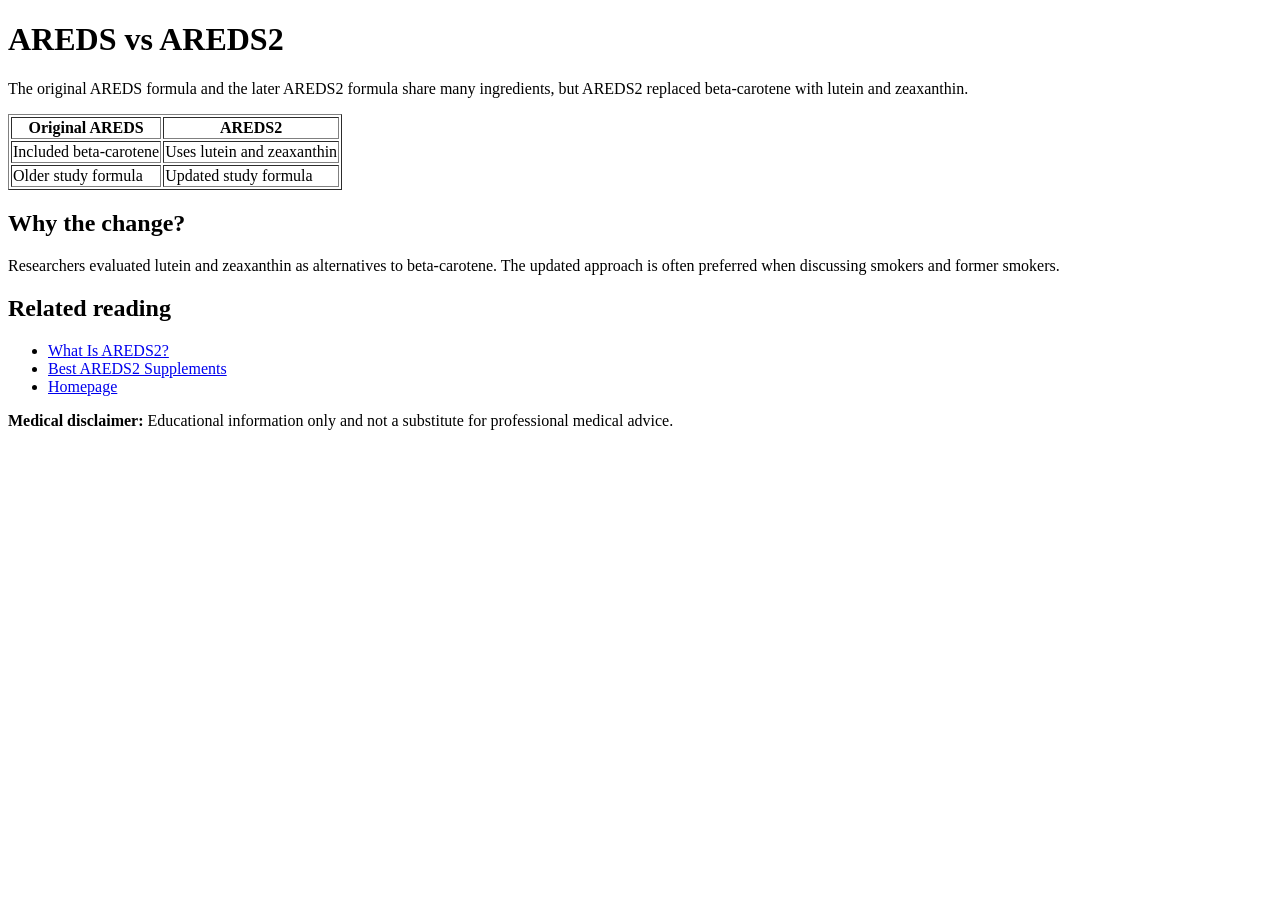
==== areds-vs-areds2.html @ a85ee55f "Add AREDS vs AREDS2 page" ====
<!doctype html><html><head><meta charset='utf-8'><meta name='viewport' content='width=device-width,initial-scale=1'><title>AREDS vs AREDS2 | Formula Comparison</title><meta name='description' content='Compare the original AREDS formula with AREDS2, including beta-carotene, lutein, zeaxanthin, and zinc considerations.'></head><body><h1>AREDS vs AREDS2</h1><p>The original AREDS formula and the later AREDS2 formula share many ingredients, but AREDS2 replaced beta-carotene with lutein and zeaxanthin.</p><table border='1'><tr><th>Original AREDS</th><th>AREDS2</th></tr><tr><td>Included beta-carotene</td><td>Uses lutein and zeaxanthin</td></tr><tr><td>Older study formula</td><td>Updated study formula</td></tr></table><h2>Why the change?</h2><p>Researchers evaluated lutein and zeaxanthin as alternatives to beta-carotene. The updated approach is often preferred when discussing smokers and former smokers.</p><h2>Related reading</h2><ul><li><a href='what-is-areds2.html'>What Is AREDS2?</a></li><li><a href='best-areds2-supplements.html'>Best AREDS2 Supplements</a></li><li><a href='index.html'>Homepage</a></li></ul><p><strong>Medical disclaimer:</strong> Educational information only and not a substitute for professional medical advice.</p></body></html>
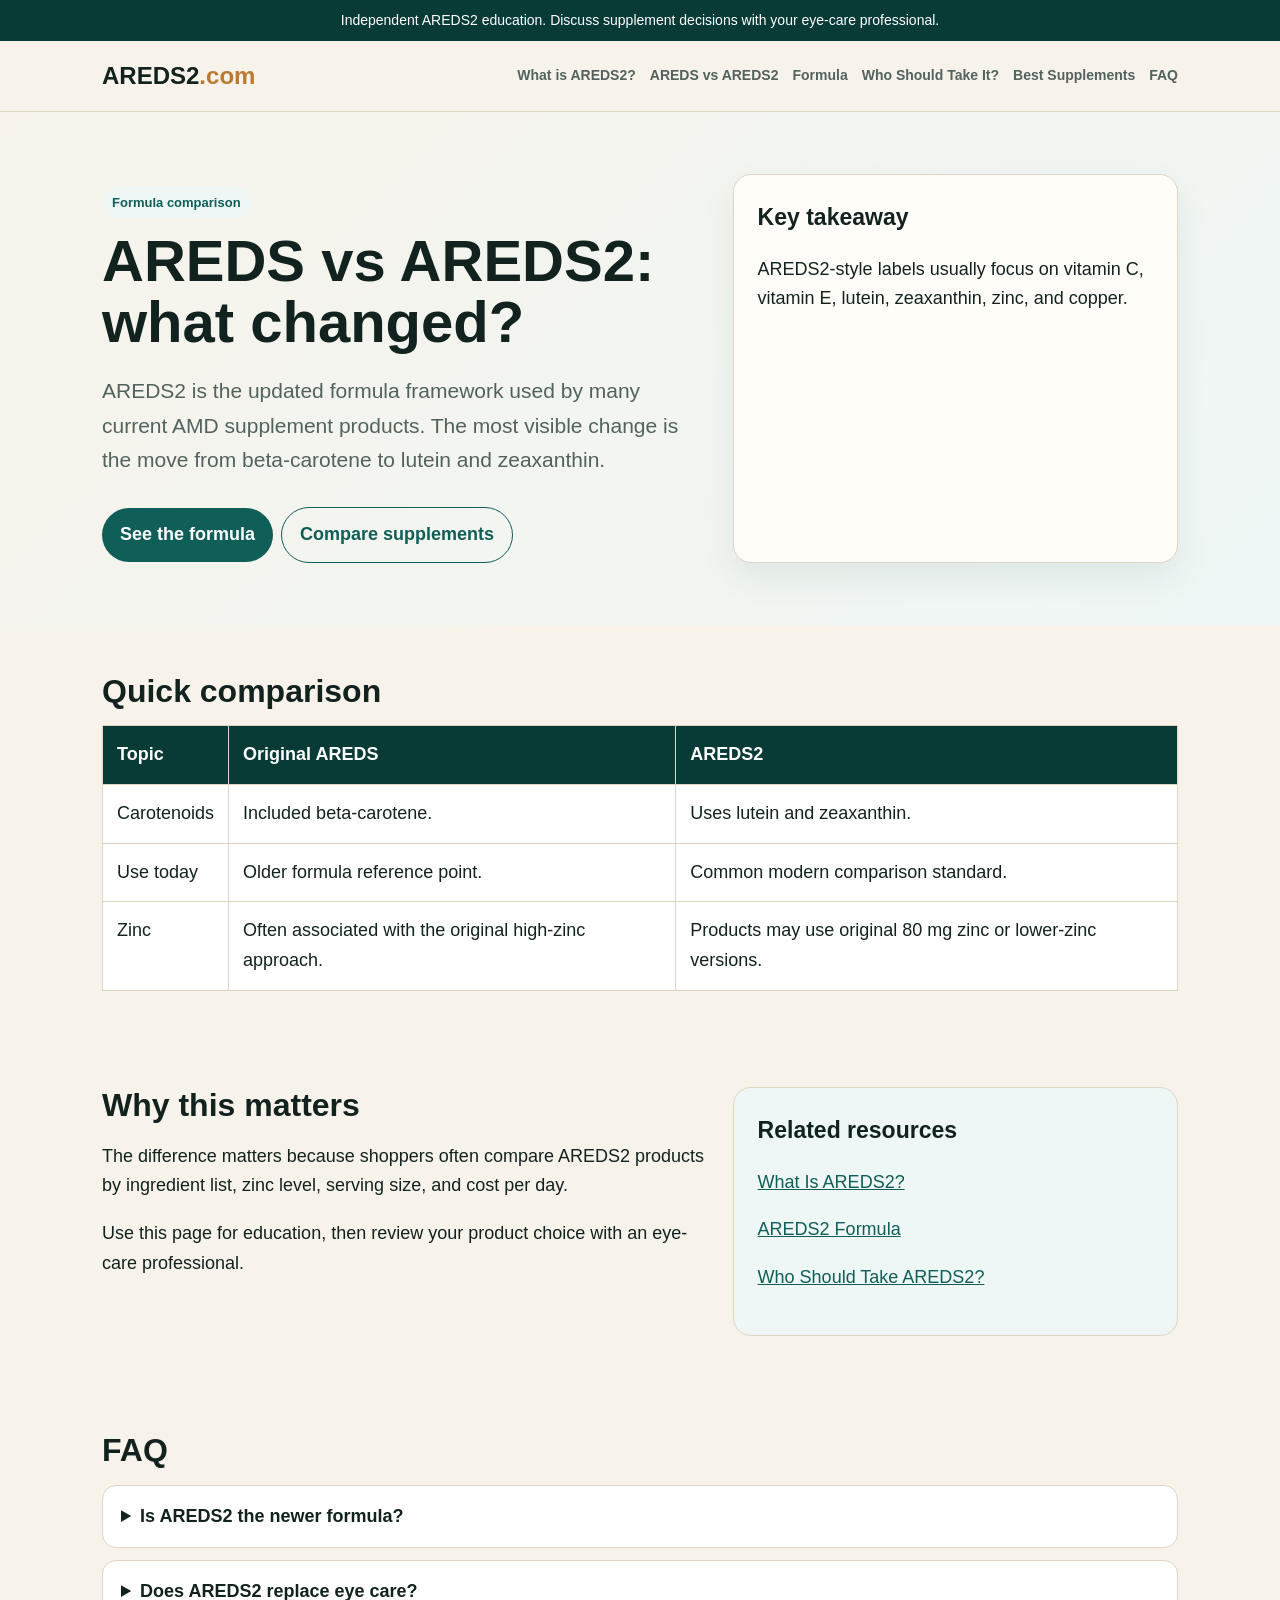
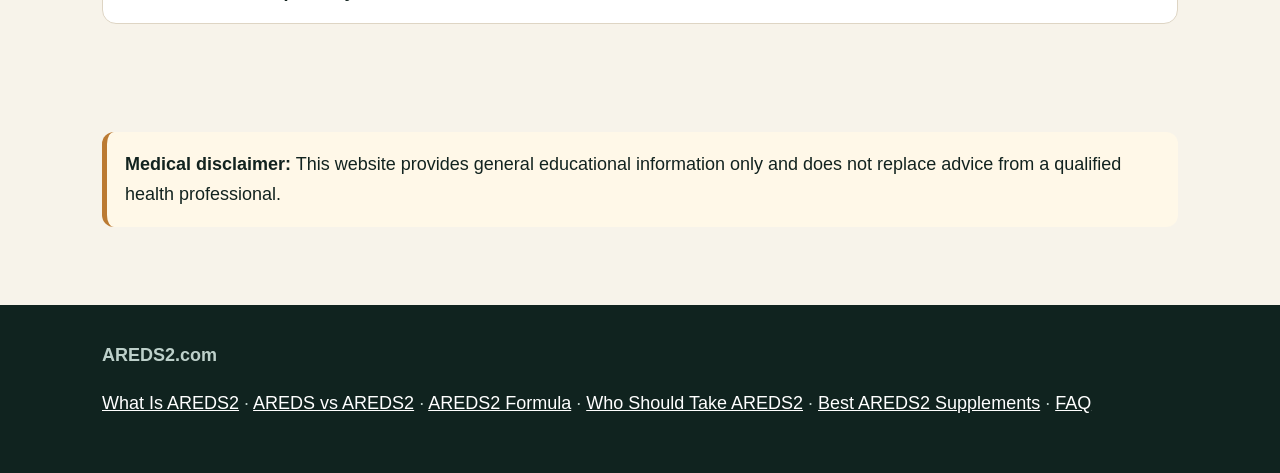
==== commit 2f749056: "Style AREDS vs AREDS2 page" ====
--- a/areds-vs-areds2.html
+++ b/areds-vs-areds2.html
@@ -1 +1 @@
-<!doctype html><html><head><meta charset='utf-8'><meta name='viewport' content='width=device-width,initial-scale=1'><title>AREDS vs AREDS2 | Formula Comparison</title><meta name='description' content='Compare the original AREDS formula with AREDS2, including beta-carotene, lutein, zeaxanthin, and zinc considerations.'></head><body><h1>AREDS vs AREDS2</h1><p>The original AREDS formula and the later AREDS2 formula share many ingredients, but AREDS2 replaced beta-carotene with lutein and zeaxanthin.</p><table border='1'><tr><th>Original AREDS</th><th>AREDS2</th></tr><tr><td>Included beta-carotene</td><td>Uses lutein and zeaxanthin</td></tr><tr><td>Older study formula</td><td>Updated study formula</td></tr></table><h2>Why the change?</h2><p>Researchers evaluated lutein and zeaxanthin as alternatives to beta-carotene. The updated approach is often preferred when discussing smokers and former smokers.</p><h2>Related reading</h2><ul><li><a href='what-is-areds2.html'>What Is AREDS2?</a></li><li><a href='best-areds2-supplements.html'>Best AREDS2 Supplements</a></li><li><a href='index.html'>Homepage</a></li></ul><p><strong>Medical disclaimer:</strong> Educational information only and not a substitute for professional medical advice.</p></body></html>+<!doctype html><html lang="en"><head><meta charset="utf-8"><meta name="viewport" content="width=device-width,initial-scale=1"><title>AREDS vs AREDS2 | Formula Comparison</title><meta name="description" content="Compare AREDS and AREDS2, including beta-carotene, lutein, zeaxanthin, zinc, and supplement label considerations."><link rel="stylesheet" href="styles.css"></head><body><div class="top">Independent AREDS2 education. Discuss supplement decisions with your eye-care professional.</div><nav class="nav"><div class="wrap"><a class="brand" href="index.html">AREDS2<span>.com</span></a><div class="links"><a href="what-is-areds2.html">What is AREDS2?</a><a href="areds-vs-areds2.html">AREDS vs AREDS2</a><a href="areds2-formula.html">Formula</a><a href="who-should-take-areds2.html">Who Should Take It?</a><a href="best-areds2-supplements.html">Best Supplements</a><a href="faq.html">FAQ</a></div></div></nav><header class="hero"><div class="wrap grid"><div><p class="pill">Formula comparison</p><h1>AREDS vs AREDS2: what changed?</h1><p class="lede">AREDS2 is the updated formula framework used by many current AMD supplement products. The most visible change is the move from beta-carotene to lutein and zeaxanthin.</p><a class="btn" href="areds2-formula.html">See the formula</a><a class="btn alt" href="best-areds2-supplements.html">Compare supplements</a></div><aside class="card"><h3>Key takeaway</h3><p>AREDS2-style labels usually focus on vitamin C, vitamin E, lutein, zeaxanthin, zinc, and copper.</p></aside></div></header><main><section><div class="wrap"><h2>Quick comparison</h2><div class="table"><table><tr><th>Topic</th><th>Original AREDS</th><th>AREDS2</th></tr><tr><td>Carotenoids</td><td>Included beta-carotene.</td><td>Uses lutein and zeaxanthin.</td></tr><tr><td>Use today</td><td>Older formula reference point.</td><td>Common modern comparison standard.</td></tr><tr><td>Zinc</td><td>Often associated with the original high-zinc approach.</td><td>Products may use original 80 mg zinc or lower-zinc versions.</td></tr></table></div></div></section><section><div class="wrap grid"><div><h2>Why this matters</h2><p>The difference matters because shoppers often compare AREDS2 products by ingredient list, zinc level, serving size, and cost per day.</p><p>Use this page for education, then review your product choice with an eye-care professional.</p></div><div class="cta"><h3>Related resources</h3><p><a href="what-is-areds2.html">What Is AREDS2?</a></p><p><a href="areds2-formula.html">AREDS2 Formula</a></p><p><a href="who-should-take-areds2.html">Who Should Take AREDS2?</a></p></div></div></section><section><div class="wrap"><h2>FAQ</h2><details><summary>Is AREDS2 the newer formula?</summary><p>Yes. AREDS2 is commonly used as the updated formula framework for current product comparisons.</p></details><details><summary>Does AREDS2 replace eye care?</summary><p>No. Regular eye care and professional guidance still matter.</p></details></div></section><section><div class="wrap"><div class="notice"><strong>Medical disclaimer:</strong> This website provides general educational information only and does not replace advice from a qualified health professional.</div></div></section></main><footer class="footer"><div class="wrap"><strong>AREDS2.com</strong><p><a href="what-is-areds2.html">What Is AREDS2</a> · <a href="areds-vs-areds2.html">AREDS vs AREDS2</a> · <a href="areds2-formula.html">AREDS2 Formula</a> · <a href="who-should-take-areds2.html">Who Should Take AREDS2</a> · <a href="best-areds2-supplements.html">Best AREDS2 Supplements</a> · <a href="faq.html">FAQ</a></p></div></footer></body></html>
--- a/styles.css
+++ b/styles.css
@@ -0,0 +1 @@
+:root{--ink:#12231f;--muted:#52635d;--bg:#f7f3ea;--card:#fffdf8;--line:#ded5c4;--green:#0f5e57;--deep:#083b36;--gold:#bb7a32;--blue:#eef7f6;--max:1120px}*{box-sizing:border-box}body{margin:0;font-family:Arial,sans-serif;background:var(--bg);color:var(--ink);line-height:1.65;font-size:18px}a{color:var(--green)}.wrap{max-width:var(--max);margin:auto;padding:0 22px}.top{background:var(--deep);color:white;text-align:center;padding:9px 16px;font-size:14px}.nav{position:sticky;top:0;background:rgba(247,243,234,.96);border-bottom:1px solid var(--line);z-index:2}.nav .wrap{display:flex;justify-content:space-between;gap:18px;align-items:center;padding-top:15px;padding-bottom:15px}.brand{font-size:24px;font-weight:900;color:var(--ink);text-decoration:none}.brand span{color:var(--gold)}.links{display:flex;gap:14px;flex-wrap:wrap}.links a{font-size:14px;font-weight:700;color:var(--muted);text-decoration:none}.hero{padding:62px 0;background:linear-gradient(135deg,#f7f3ea,#eef7f6)}.grid{display:grid;grid-template-columns:1.15fr .85fr;gap:28px}.card{background:var(--card);border:1px solid var(--line);border-radius:18px;padding:24px;box-shadow:0 14px 34px rgba(8,59,54,.08)}h1{font-size:clamp(36px,5vw,58px);line-height:1.05;margin:0 0 16px}h2{font-size:32px;line-height:1.15;margin:0 0 16px}h3{font-size:23px;margin:0 0 10px}.lede{font-size:21px;color:var(--muted)}.btn{display:inline-block;margin:8px 8px 0 0;padding:12px 18px;border-radius:999px;background:var(--green);color:white;text-decoration:none;font-weight:800}.btn.alt{background:transparent;color:var(--green);border:1px solid var(--green)}section{padding:48px 0}.cards{display:grid;grid-template-columns:repeat(3,1fr);gap:18px}.notice{background:#fff8e8;border-left:5px solid var(--gold);padding:18px;border-radius:12px}.table{overflow:auto}table{width:100%;border-collapse:collapse;background:white}th,td{border:1px solid var(--line);padding:14px;text-align:left;vertical-align:top}th{background:var(--deep);color:white}.pill{display:inline-block;background:var(--blue);padding:5px 10px;border-radius:999px;font-weight:800;font-size:13px;color:var(--green)}details{background:white;border:1px solid var(--line);border-radius:14px;padding:16px 18px;margin:12px 0}summary{font-weight:900;cursor:pointer}.footer{background:#10231f;color:#bdd0ca;padding:36px 0;margin-top:30px}.footer a{color:white}.small{font-size:14px;color:#66736e}.footer .small{color:#91aaa2}.byline{font-size:14px;color:var(--muted);margin-top:10px}.list{padding-left:22px}.cta{background:var(--blue);border:1px solid var(--line);border-radius:18px;padding:24px}@media(max-width:850px){.grid,.cards{grid-template-columns:1fr}.links{display:block}.links a{display:inline-block;margin:4px 8px 4px 0}}
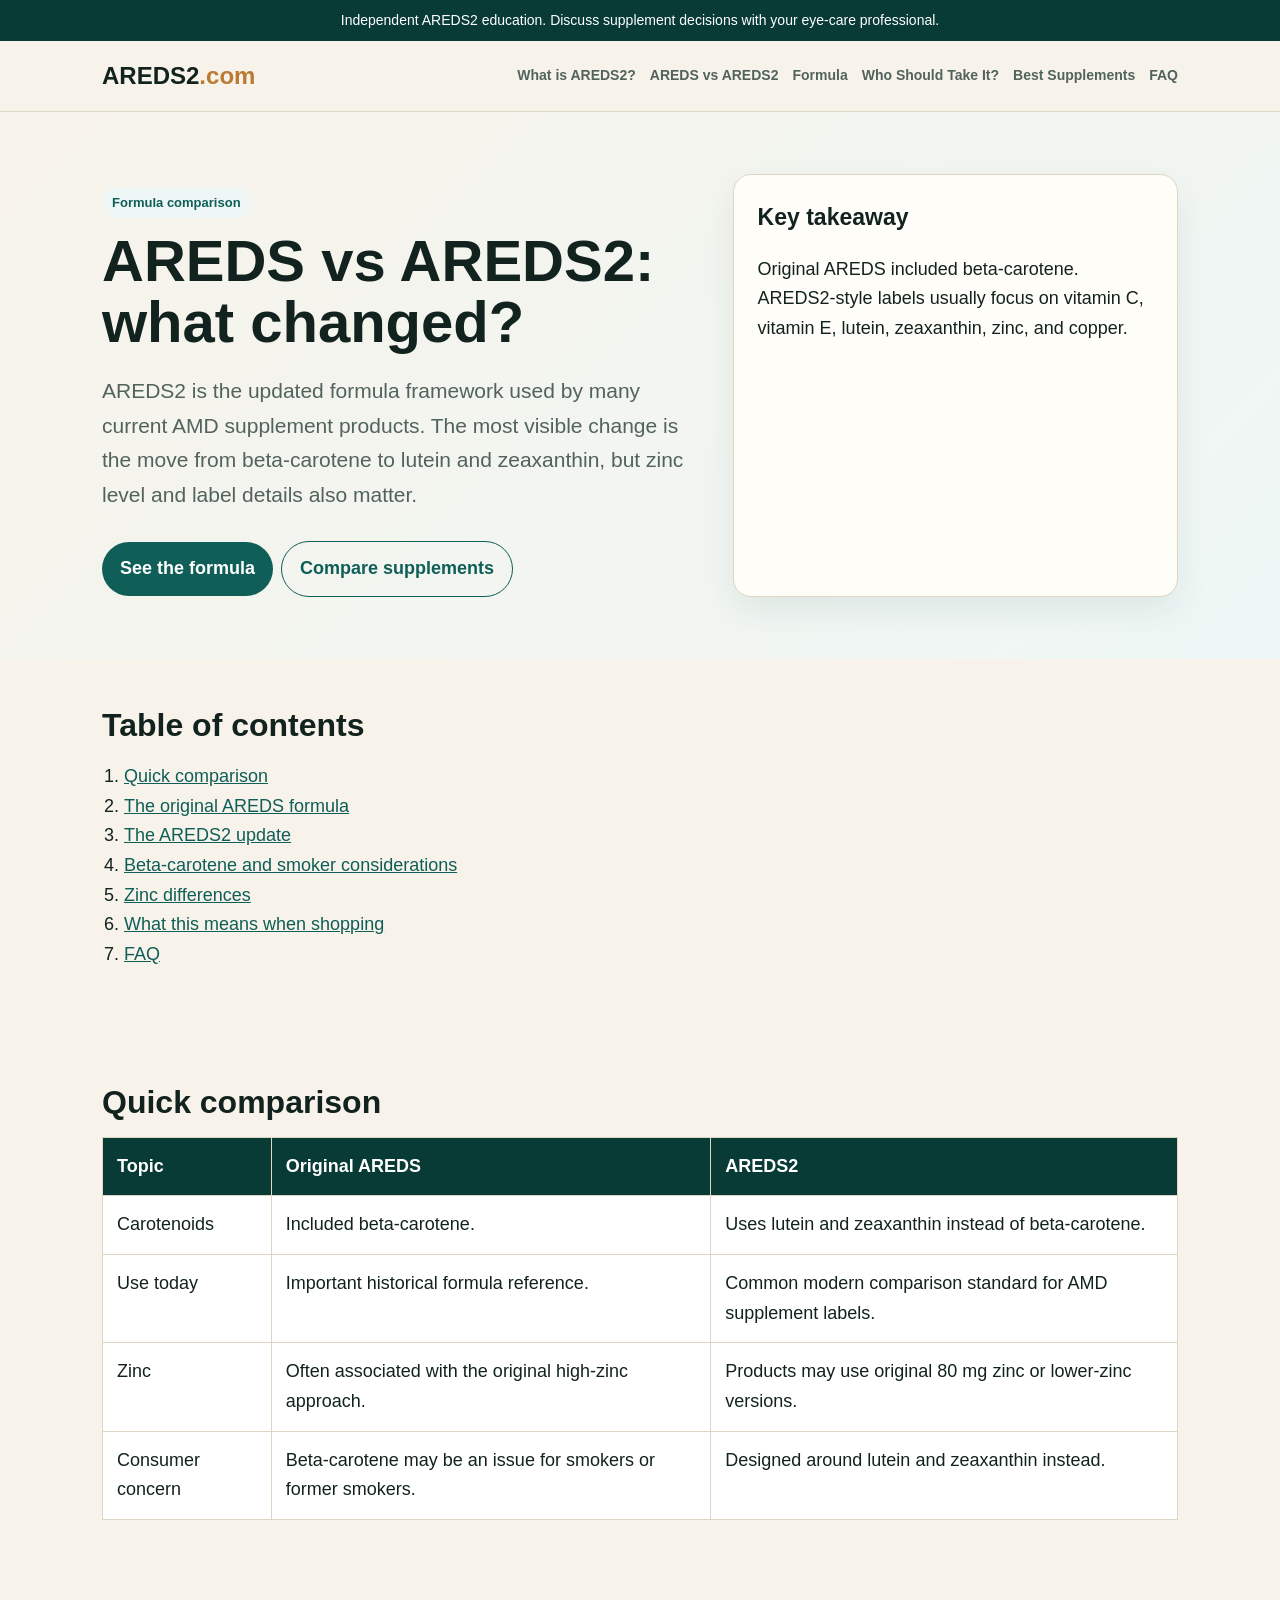
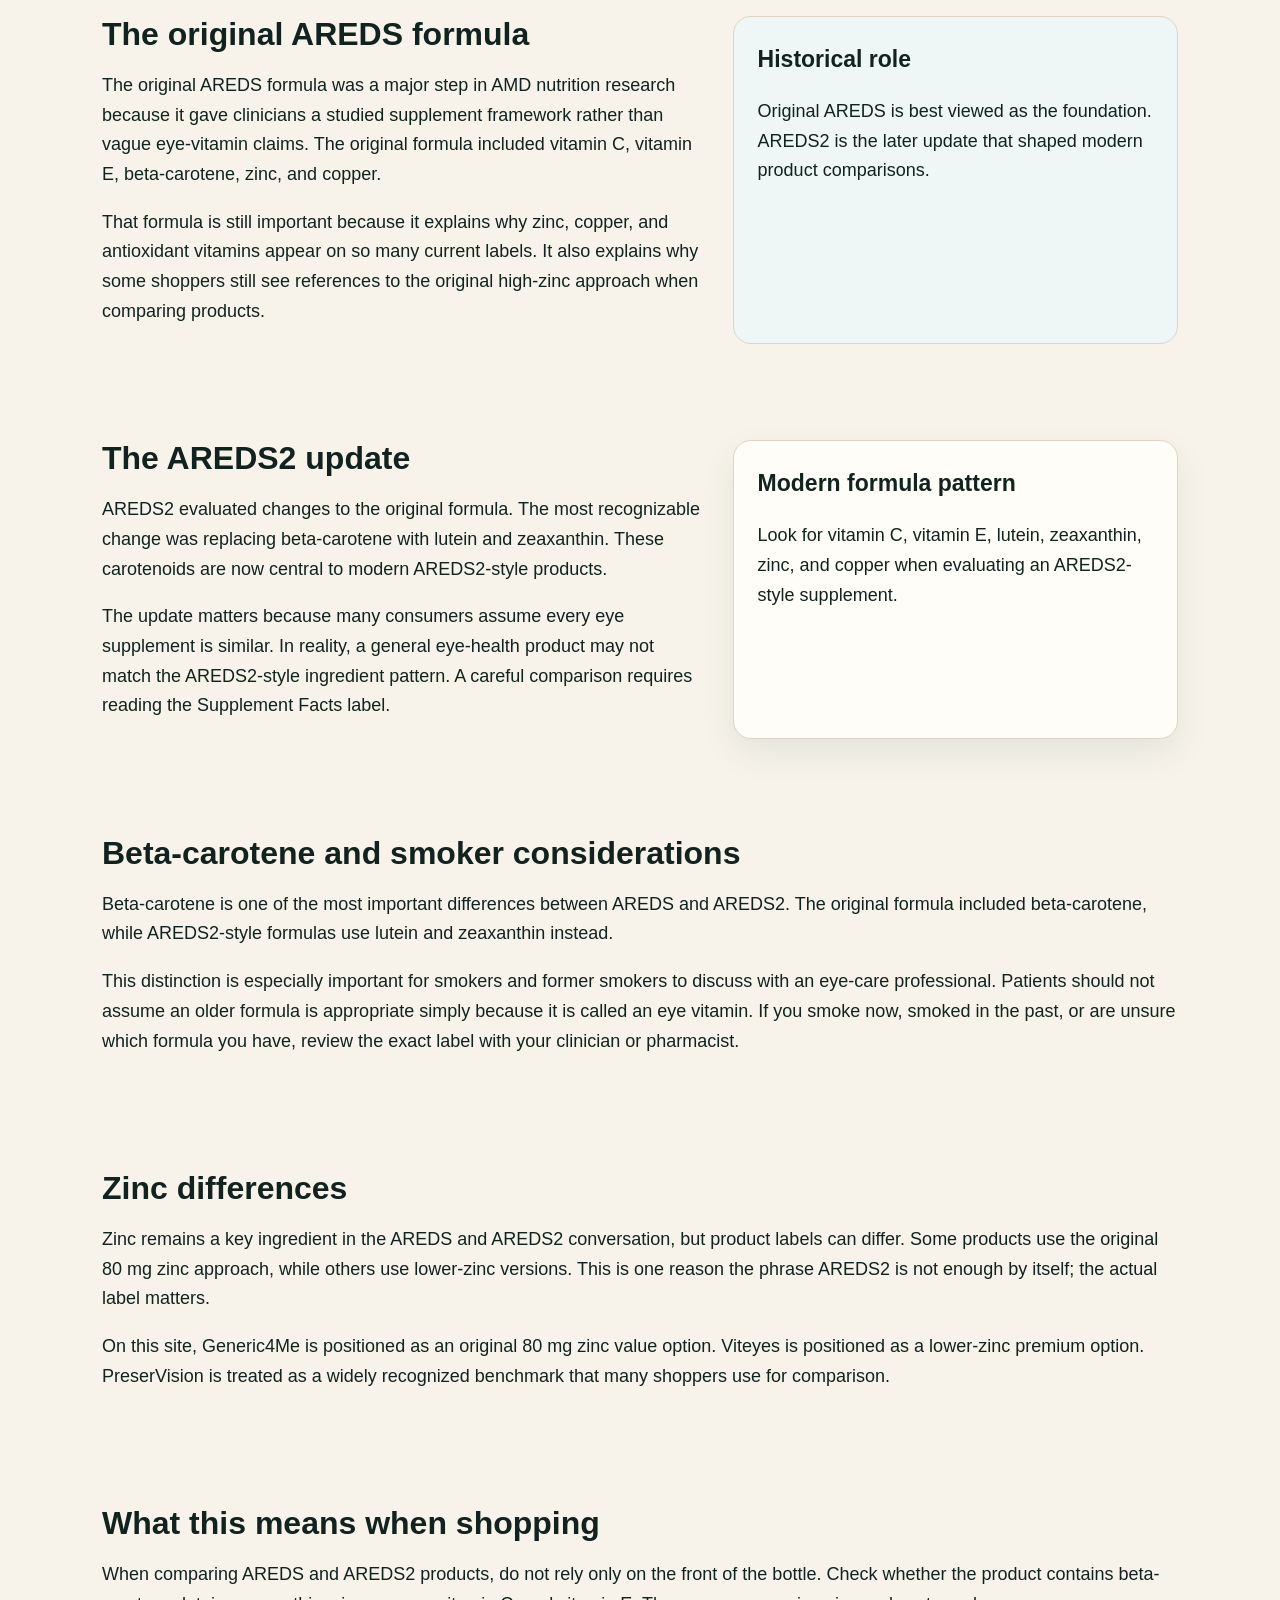
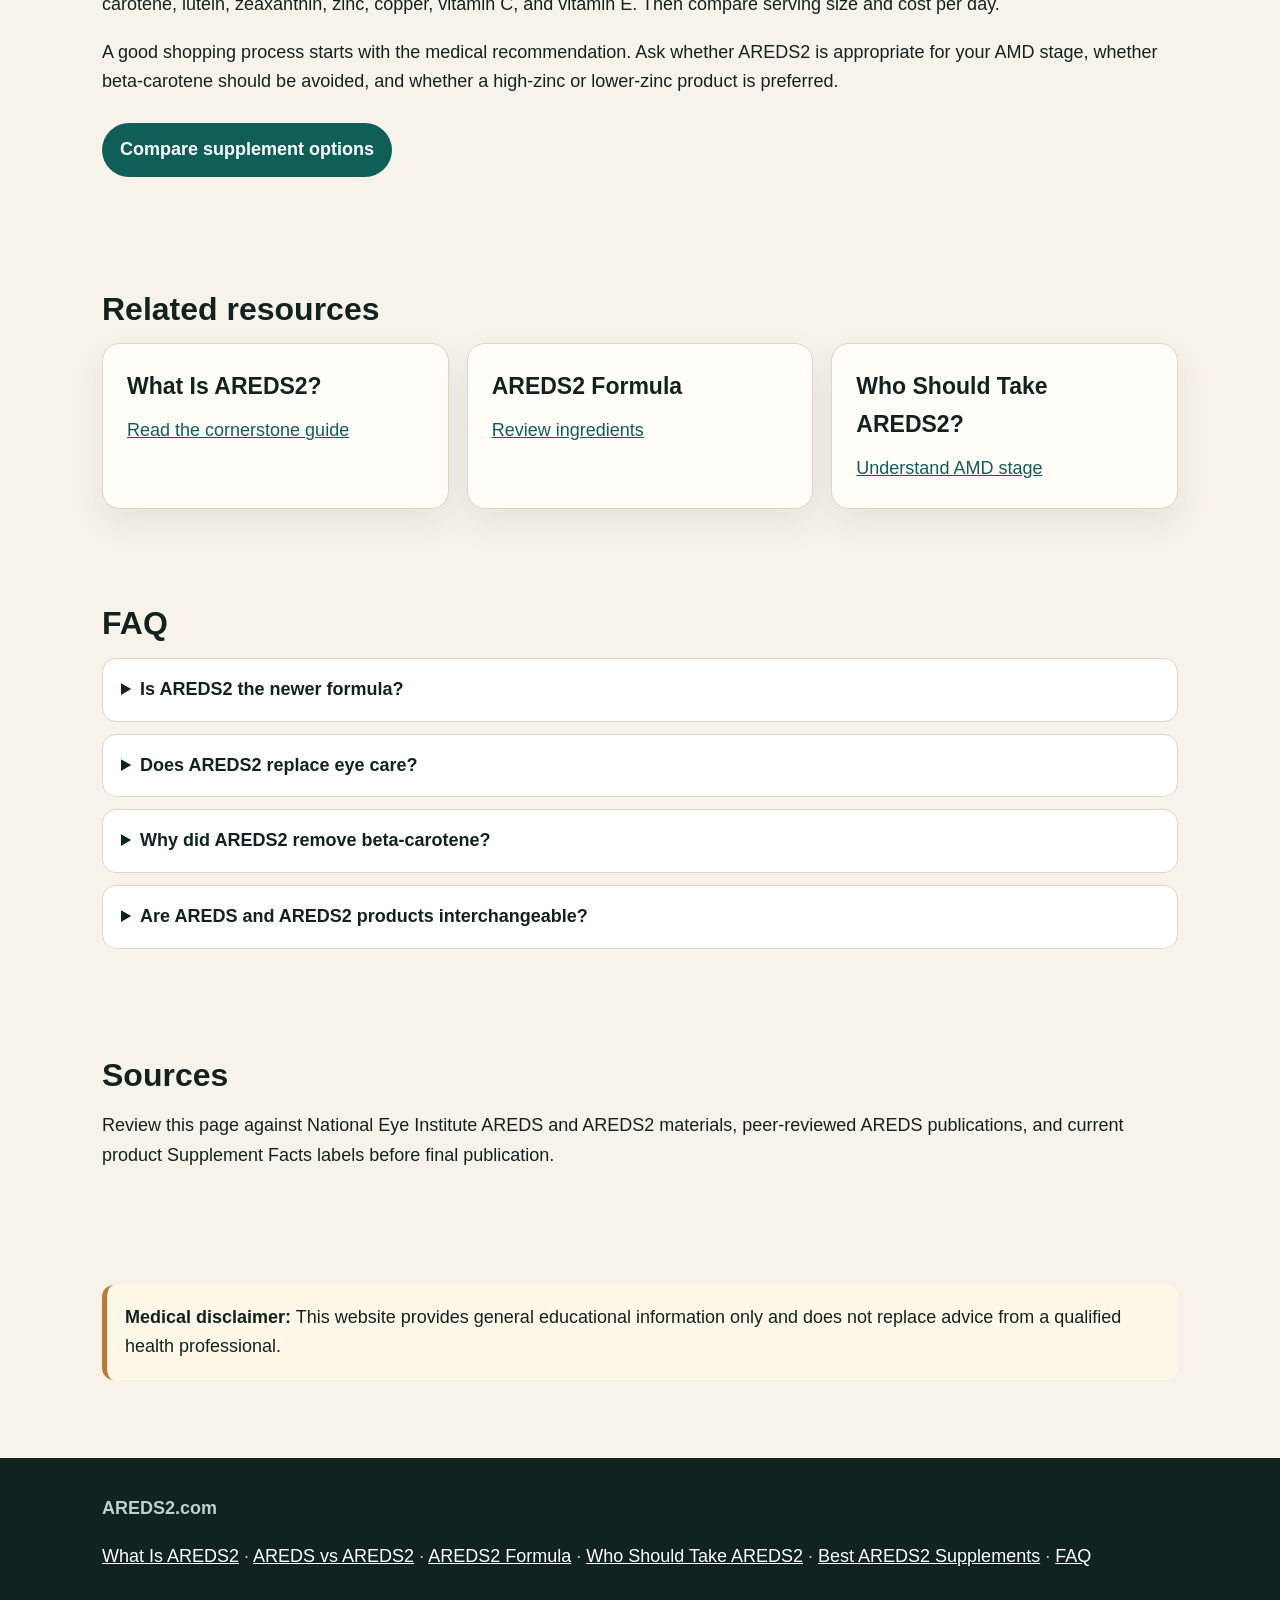
==== commit d985741f: "Expand AREDS vs AREDS2 comparison guide" ====
--- a/areds-vs-areds2.html
+++ b/areds-vs-areds2.html
@@ -1 +1 @@
-<!doctype html><html lang="en"><head><meta charset="utf-8"><meta name="viewport" content="width=device-width,initial-scale=1"><title>AREDS vs AREDS2 | Formula Comparison</title><meta name="description" content="Compare AREDS and AREDS2, including beta-carotene, lutein, zeaxanthin, zinc, and supplement label considerations."><link rel="stylesheet" href="styles.css"></head><body><div class="top">Independent AREDS2 education. Discuss supplement decisions with your eye-care professional.</div><nav class="nav"><div class="wrap"><a class="brand" href="index.html">AREDS2<span>.com</span></a><div class="links"><a href="what-is-areds2.html">What is AREDS2?</a><a href="areds-vs-areds2.html">AREDS vs AREDS2</a><a href="areds2-formula.html">Formula</a><a href="who-should-take-areds2.html">Who Should Take It?</a><a href="best-areds2-supplements.html">Best Supplements</a><a href="faq.html">FAQ</a></div></div></nav><header class="hero"><div class="wrap grid"><div><p class="pill">Formula comparison</p><h1>AREDS vs AREDS2: what changed?</h1><p class="lede">AREDS2 is the updated formula framework used by many current AMD supplement products. The most visible change is the move from beta-carotene to lutein and zeaxanthin.</p><a class="btn" href="areds2-formula.html">See the formula</a><a class="btn alt" href="best-areds2-supplements.html">Compare supplements</a></div><aside class="card"><h3>Key takeaway</h3><p>AREDS2-style labels usually focus on vitamin C, vitamin E, lutein, zeaxanthin, zinc, and copper.</p></aside></div></header><main><section><div class="wrap"><h2>Quick comparison</h2><div class="table"><table><tr><th>Topic</th><th>Original AREDS</th><th>AREDS2</th></tr><tr><td>Carotenoids</td><td>Included beta-carotene.</td><td>Uses lutein and zeaxanthin.</td></tr><tr><td>Use today</td><td>Older formula reference point.</td><td>Common modern comparison standard.</td></tr><tr><td>Zinc</td><td>Often associated with the original high-zinc approach.</td><td>Products may use original 80 mg zinc or lower-zinc versions.</td></tr></table></div></div></section><section><div class="wrap grid"><div><h2>Why this matters</h2><p>The difference matters because shoppers often compare AREDS2 products by ingredient list, zinc level, serving size, and cost per day.</p><p>Use this page for education, then review your product choice with an eye-care professional.</p></div><div class="cta"><h3>Related resources</h3><p><a href="what-is-areds2.html">What Is AREDS2?</a></p><p><a href="areds2-formula.html">AREDS2 Formula</a></p><p><a href="who-should-take-areds2.html">Who Should Take AREDS2?</a></p></div></div></section><section><div class="wrap"><h2>FAQ</h2><details><summary>Is AREDS2 the newer formula?</summary><p>Yes. AREDS2 is commonly used as the updated formula framework for current product comparisons.</p></details><details><summary>Does AREDS2 replace eye care?</summary><p>No. Regular eye care and professional guidance still matter.</p></details></div></section><section><div class="wrap"><div class="notice"><strong>Medical disclaimer:</strong> This website provides general educational information only and does not replace advice from a qualified health professional.</div></div></section></main><footer class="footer"><div class="wrap"><strong>AREDS2.com</strong><p><a href="what-is-areds2.html">What Is AREDS2</a> · <a href="areds-vs-areds2.html">AREDS vs AREDS2</a> · <a href="areds2-formula.html">AREDS2 Formula</a> · <a href="who-should-take-areds2.html">Who Should Take AREDS2</a> · <a href="best-areds2-supplements.html">Best AREDS2 Supplements</a> · <a href="faq.html">FAQ</a></p></div></footer></body></html>+<!doctype html><html lang="en"><head><meta charset="utf-8"><meta name="viewport" content="width=device-width,initial-scale=1"><title>AREDS vs AREDS2 | Formula Comparison</title><meta name="description" content="Compare AREDS and AREDS2, including beta-carotene, lutein, zeaxanthin, zinc, copper, smoker considerations, and supplement label implications."><link rel="stylesheet" href="styles.css"></head><body><div class="top">Independent AREDS2 education. Discuss supplement decisions with your eye-care professional.</div><nav class="nav"><div class="wrap"><a class="brand" href="index.html">AREDS2<span>.com</span></a><div class="links"><a href="what-is-areds2.html">What is AREDS2?</a><a href="areds-vs-areds2.html">AREDS vs AREDS2</a><a href="areds2-formula.html">Formula</a><a href="who-should-take-areds2.html">Who Should Take It?</a><a href="best-areds2-supplements.html">Best Supplements</a><a href="faq.html">FAQ</a></div></div></nav><header class="hero"><div class="wrap grid"><div><p class="pill">Formula comparison</p><h1>AREDS vs AREDS2: what changed?</h1><p class="lede">AREDS2 is the updated formula framework used by many current AMD supplement products. The most visible change is the move from beta-carotene to lutein and zeaxanthin, but zinc level and label details also matter.</p><a class="btn" href="areds2-formula.html">See the formula</a><a class="btn alt" href="best-areds2-supplements.html">Compare supplements</a></div><aside class="card"><h3>Key takeaway</h3><p>Original AREDS included beta-carotene. AREDS2-style labels usually focus on vitamin C, vitamin E, lutein, zeaxanthin, zinc, and copper.</p></aside></div></header><main><section><div class="wrap"><h2>Table of contents</h2><ol class="list"><li><a href="#comparison">Quick comparison</a></li><li><a href="#original">The original AREDS formula</a></li><li><a href="#areds2">The AREDS2 update</a></li><li><a href="#smokers">Beta-carotene and smoker considerations</a></li><li><a href="#zinc">Zinc differences</a></li><li><a href="#shopping">What this means when shopping</a></li><li><a href="#faq">FAQ</a></li></ol></div></section><section id="comparison"><div class="wrap"><h2>Quick comparison</h2><div class="table"><table><tr><th>Topic</th><th>Original AREDS</th><th>AREDS2</th></tr><tr><td>Carotenoids</td><td>Included beta-carotene.</td><td>Uses lutein and zeaxanthin instead of beta-carotene.</td></tr><tr><td>Use today</td><td>Important historical formula reference.</td><td>Common modern comparison standard for AMD supplement labels.</td></tr><tr><td>Zinc</td><td>Often associated with the original high-zinc approach.</td><td>Products may use original 80 mg zinc or lower-zinc versions.</td></tr><tr><td>Consumer concern</td><td>Beta-carotene may be an issue for smokers or former smokers.</td><td>Designed around lutein and zeaxanthin instead.</td></tr></table></div></div></section><section id="original"><div class="wrap grid"><div><h2>The original AREDS formula</h2><p>The original AREDS formula was a major step in AMD nutrition research because it gave clinicians a studied supplement framework rather than vague eye-vitamin claims. The original formula included vitamin C, vitamin E, beta-carotene, zinc, and copper.</p><p>That formula is still important because it explains why zinc, copper, and antioxidant vitamins appear on so many current labels. It also explains why some shoppers still see references to the original high-zinc approach when comparing products.</p></div><div class="cta"><h3>Historical role</h3><p>Original AREDS is best viewed as the foundation. AREDS2 is the later update that shaped modern product comparisons.</p></div></div></section><section id="areds2"><div class="wrap grid"><div><h2>The AREDS2 update</h2><p>AREDS2 evaluated changes to the original formula. The most recognizable change was replacing beta-carotene with lutein and zeaxanthin. These carotenoids are now central to modern AREDS2-style products.</p><p>The update matters because many consumers assume every eye supplement is similar. In reality, a general eye-health product may not match the AREDS2-style ingredient pattern. A careful comparison requires reading the Supplement Facts label.</p></div><div class="card"><h3>Modern formula pattern</h3><p>Look for vitamin C, vitamin E, lutein, zeaxanthin, zinc, and copper when evaluating an AREDS2-style supplement.</p></div></div></section><section id="smokers"><div class="wrap"><h2>Beta-carotene and smoker considerations</h2><p>Beta-carotene is one of the most important differences between AREDS and AREDS2. The original formula included beta-carotene, while AREDS2-style formulas use lutein and zeaxanthin instead.</p><p>This distinction is especially important for smokers and former smokers to discuss with an eye-care professional. Patients should not assume an older formula is appropriate simply because it is called an eye vitamin. If you smoke now, smoked in the past, or are unsure which formula you have, review the exact label with your clinician or pharmacist.</p></div></section><section id="zinc"><div class="wrap"><h2>Zinc differences</h2><p>Zinc remains a key ingredient in the AREDS and AREDS2 conversation, but product labels can differ. Some products use the original 80 mg zinc approach, while others use lower-zinc versions. This is one reason the phrase AREDS2 is not enough by itself; the actual label matters.</p><p>On this site, Generic4Me is positioned as an original 80 mg zinc value option. Viteyes is positioned as a lower-zinc premium option. PreserVision is treated as a widely recognized benchmark that many shoppers use for comparison.</p></div></section><section id="shopping"><div class="wrap"><h2>What this means when shopping</h2><p>When comparing AREDS and AREDS2 products, do not rely only on the front of the bottle. Check whether the product contains beta-carotene, lutein, zeaxanthin, zinc, copper, vitamin C, and vitamin E. Then compare serving size and cost per day.</p><p>A good shopping process starts with the medical recommendation. Ask whether AREDS2 is appropriate for your AMD stage, whether beta-carotene should be avoided, and whether a high-zinc or lower-zinc product is preferred.</p><p><a class="btn" href="best-areds2-supplements.html">Compare supplement options</a></p></div></section><section><div class="wrap"><h2>Related resources</h2><div class="cards"><article class="card"><h3>What Is AREDS2?</h3><a href="what-is-areds2.html">Read the cornerstone guide</a></article><article class="card"><h3>AREDS2 Formula</h3><a href="areds2-formula.html">Review ingredients</a></article><article class="card"><h3>Who Should Take AREDS2?</h3><a href="who-should-take-areds2.html">Understand AMD stage</a></article></div></div></section><section id="faq"><div class="wrap"><h2>FAQ</h2><details><summary>Is AREDS2 the newer formula?</summary><p>Yes. AREDS2 is commonly used as the updated formula framework for current product comparisons. The main practical change is that AREDS2-style products use lutein and zeaxanthin instead of beta-carotene. That difference matters because patients, especially smokers and former smokers, should know which formula they are taking. Even with AREDS2 products, labels can vary by zinc level, serving size, and cost per day.</p></details><details><summary>Does AREDS2 replace eye care?</summary><p>No. AREDS2 does not replace eye exams, retinal monitoring, injections, imaging, or any treatment recommended by an ophthalmologist, optometrist, or retina specialist. It is a supplement formula discussed in a specific AMD context. Patients should continue regular eye care and should report vision changes promptly.</p></details><details><summary>Why did AREDS2 remove beta-carotene?</summary><p>AREDS2 evaluated lutein and zeaxanthin as alternatives to beta-carotene. This change became important because beta-carotene supplementation raised concerns for smokers and former smokers in other research. The practical takeaway is that anyone with a current or past smoking history should read labels carefully and discuss the right formula with a clinician.</p></details><details><summary>Are AREDS and AREDS2 products interchangeable?</summary><p>Not always. The names are similar, but the formulas are not identical. A product based on the original AREDS formula may contain beta-carotene, while an AREDS2-style product should use lutein and zeaxanthin. Before switching products, compare the Supplement Facts panel and ask your eye-care professional whether the change is appropriate.</p></details></div></section><section><div class="wrap"><h2>Sources</h2><p>Review this page against National Eye Institute AREDS and AREDS2 materials, peer-reviewed AREDS publications, and current product Supplement Facts labels before final publication.</p></div></section><section><div class="wrap"><div class="notice"><strong>Medical disclaimer:</strong> This website provides general educational information only and does not replace advice from a qualified health professional.</div></div></section></main><footer class="footer"><div class="wrap"><strong>AREDS2.com</strong><p><a href="what-is-areds2.html">What Is AREDS2</a> · <a href="areds-vs-areds2.html">AREDS vs AREDS2</a> · <a href="areds2-formula.html">AREDS2 Formula</a> · <a href="who-should-take-areds2.html">Who Should Take AREDS2</a> · <a href="best-areds2-supplements.html">Best AREDS2 Supplements</a> · <a href="faq.html">FAQ</a></p></div></footer></body></html>
